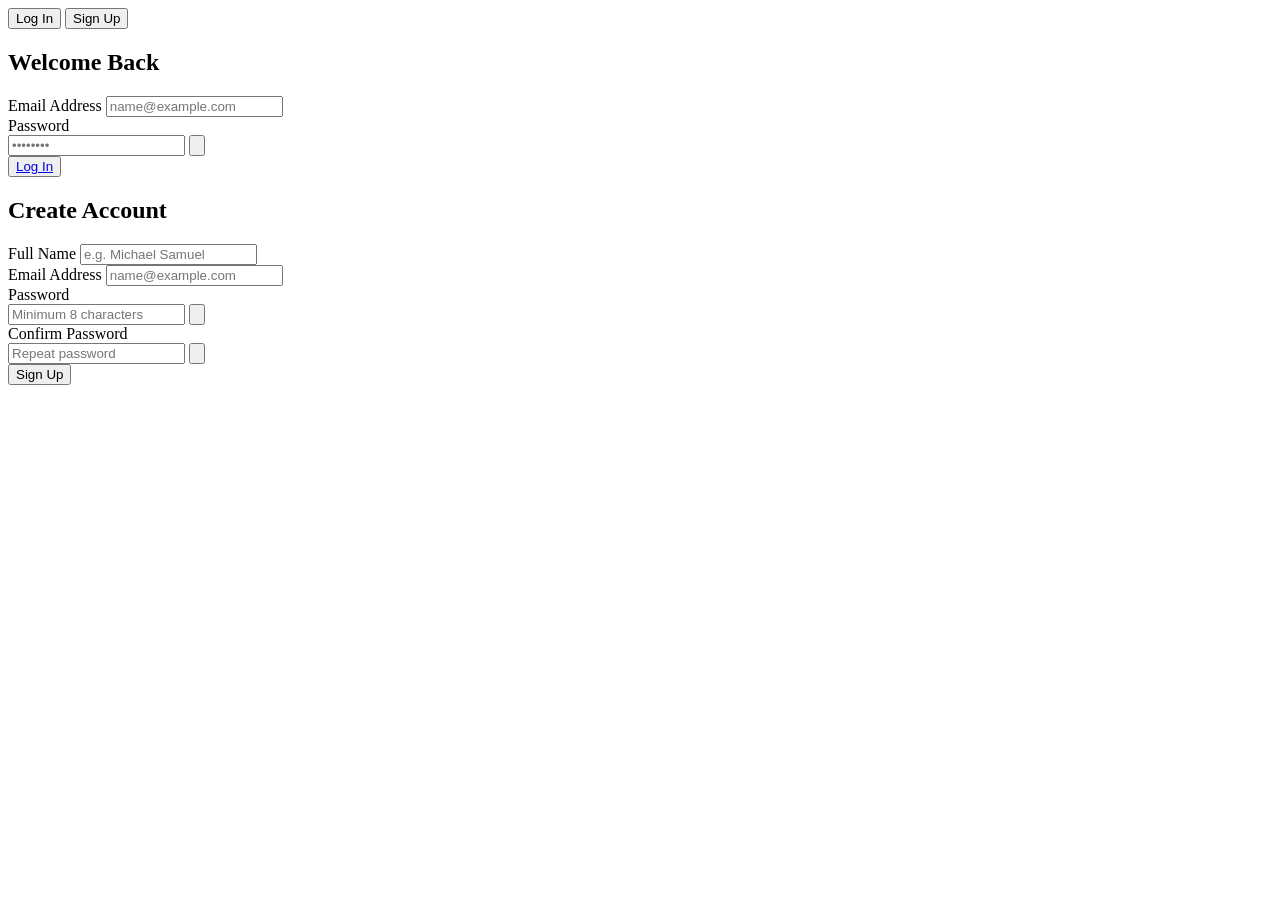
==== login.html @ b0a19665 "er" ====
<!DOCTYPE html>
<html lang="en">
<head>
  <meta charset="UTF-8">
  <meta name="viewport" content="width=device-width, initial-scale=1.0">
  <title>FinFlow</title>
  <link rel="preconnect" href="https://fonts.googleapis.com" />
  <link rel="preconnect" href="https://fonts.gstatic.com" crossorigin />
  <link rel="icon" type="image/svg+xml" href="images/finly main logo.svg" size="32 X 32">
  <link href="https://fonts.googleapis.com/css2?family=Plus Jakarta Sans:wght@400;500;600;700;800&display=swap" rel="stylesheet" />
  <link rel="stylesheet" href="login.css">
</head>
<body>

  <div class="auth-container">
    <div class="auth-tabs">
      <button id="tab-login" class="tab-btn active" onclick="switchForm('login')">Log In</button>
      <button id="tab-signup" class="tab-btn" onclick="switchForm('signup')">Sign Up</button>
    </div>

    <form id="login-form" class="auth-form active" novalidate>
      <h2>Welcome Back</h2>
      
      <div class="input-group">
        <label for="login-email">Email Address</label>
        <input type="email" id="login-email" placeholder="name@example.com">
        <span class="error-message" id="error-login-email"></span>
      </div>

      <div class="input-group">
        <label for="login-password">Password</label>
        <div class="password-wrapper">
          <input type="password" id="login-password" placeholder="••••••••">
          <button type="button" class="password-toggle" onclick="togglePasswordVisibility('login-password', this)" aria-label="Toggle password visibility">
            <svg class="eye-icon eye-open" viewBox="0 0 24 24" fill="none" stroke="currentColor" stroke-width="2"><path d="M1 12s4-8 11-8 11 8 11 8-4 8-11 8-11-8-11-8z"/><circle cx="12" cy="12" r="3"/></svg>
            <svg class="eye-icon eye-closed" viewBox="0 0 24 24" fill="none" stroke="currentColor" stroke-width="2" style="display:none;"><path d="M17.94 17.94A10.07 10.07 0 0 1 12 20c-7 0-11-8-11-8a18.45 18.45 0 0 1 5.06-5.94M9.9 4.24A9.12 9.12 0 0 1 12 4c7 0 11 8 11 8a18.5 18.5 0 0 1-2.16 3.19m-6.72-1.07a3 3 0 1 1-4.24-4.24"/><line x1="1" y1="1" x2="23" y2="23"/></svg>
          </button>
        </div>
        <span class="error-message" id="error-login-password"></span>
      </div>

      <button type="submit" class="auth-btn"><a href="../FinFlow/app-resources/app-dashboard.html" id="btn-name">Log In</a></button>
    </form>

    <form id="signup-form" class="auth-form" novalidate>
      <h2>Create Account</h2>

      <div class="input-group">
        <label for="signup-name">Full Name</label>
        <input type="text" id="signup-name" placeholder="e.g. Michael Samuel">
        <span class="error-message" id="error-signup-name"></span>
      </div>

      <div class="input-group">
        <label for="signup-email">Email Address</label>
        <input type="email" id="signup-email" placeholder="name@example.com">
        <span class="error-message" id="error-signup-email"></span>
      </div>

      <div class="input-group">
        <label for="signup-password">Password</label>
        <div class="password-wrapper">
          <input type="password" id="signup-password" placeholder="Minimum 8 characters">
          <button type="button" class="password-toggle" onclick="togglePasswordVisibility('signup-password', this)" aria-label="Toggle password visibility">
            <svg class="eye-icon eye-open" viewBox="0 0 24 24" fill="none" stroke="currentColor" stroke-width="2"><path d="M1 12s4-8 11-8 11 8 11 8-4 8-11 8-11-8-11-8z"/><circle cx="12" cy="12" r="3"/></svg>
            <svg class="eye-icon eye-closed" viewBox="0 0 24 24" fill="none" stroke="currentColor" stroke-width="2" style="display:none;"><path d="M17.94 17.94A10.07 10.07 0 0 1 12 20c-7 0-11-8-11-8a18.45 18.45 0 0 1 5.06-5.94M9.9 4.24A9.12 9.12 0 0 1 12 4c7 0 11 8 11 8a18.5 18.5 0 0 1-2.16 3.19m-6.72-1.07a3 3 0 1 1-4.24-4.24"/><line x1="1" y1="1" x2="23" y2="23"/></svg>
          </button>
        </div>
        <span class="error-message" id="error-signup-password"></span>
      </div>

      <div class="input-group">
        <label for="signup-confirm">Confirm Password</label>
        <div class="password-wrapper">
          <input type="password" id="signup-confirm" placeholder="Repeat password">
          <button type="button" class="password-toggle" onclick="togglePasswordVisibility('signup-confirm', this)" aria-label="Toggle password visibility">
            <svg class="eye-icon eye-open" viewBox="0 0 24 24" fill="none" stroke="currentColor" stroke-width="2"><path d="M1 12s4-8 11-8 11 8 11 8-4 8-11 8-11-8-11-8z"/><circle cx="12" cy="12" r="3"/></svg>
            <svg class="eye-icon eye-closed" viewBox="0 0 24 24" fill="none" stroke="currentColor" stroke-width="2" style="display:none;"><path d="M17.94 17.94A10.07 10.07 0 0 1 12 20c-7 0-11-8-11-8a18.45 18.45 0 0 1 5.06-5.94M9.9 4.24A9.12 9.12 0 0 1 12 4c7 0 11 8 11 8a18.5 18.5 0 0 1-2.16 3.19m-6.72-1.07a3 3 0 1 1-4.24-4.24"/><line x1="1" y1="1" x2="23" y2="23"/></svg>
          </button>
        </div>
        <span class="error-message" id="error-signup-confirm"></span>
      </div>

      <button type="submit" class="auth-btn">Sign Up</button>
    </form>
  </div>

  <script src="login.js"></script>
</body>
</html>
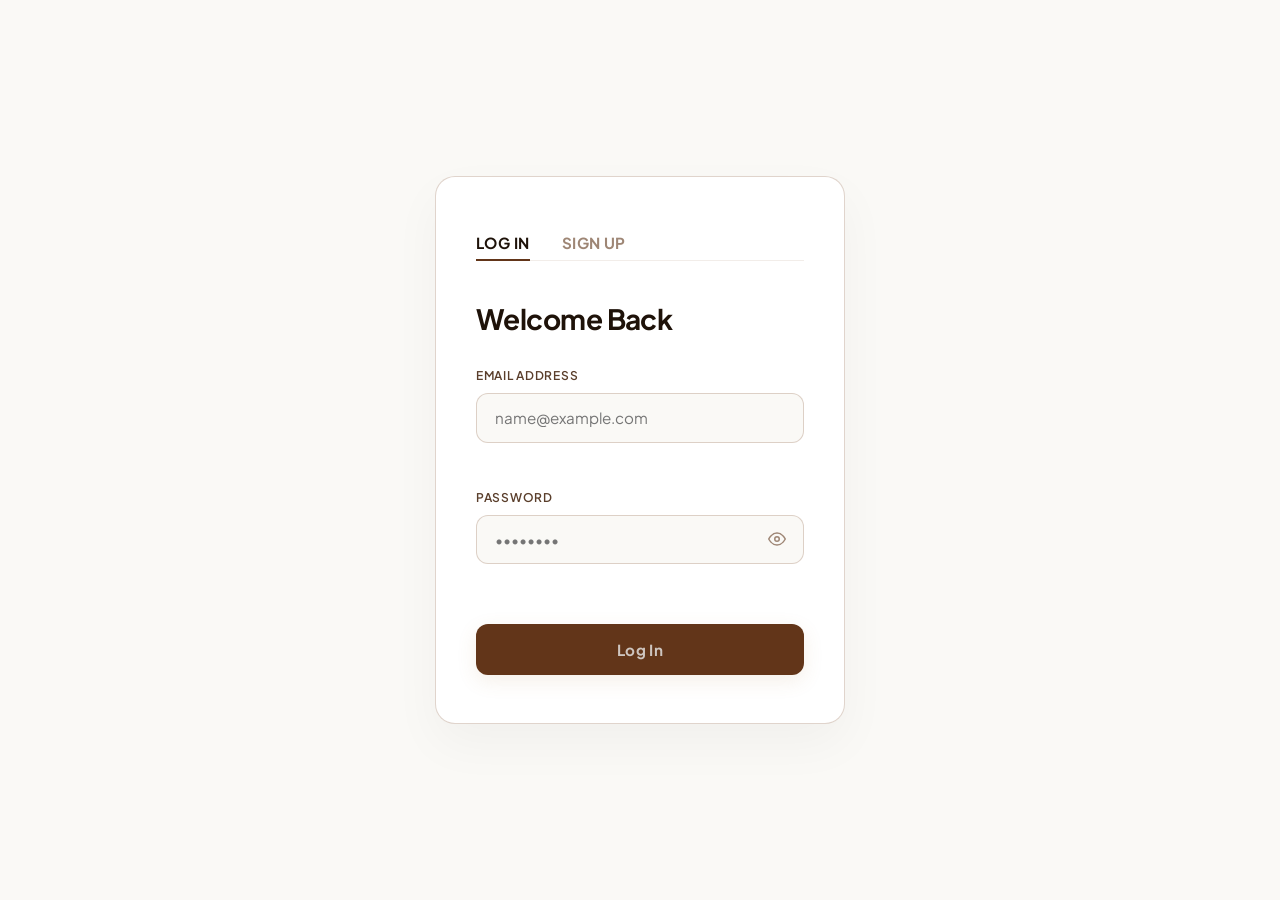
==== commit 4a49bf0a: "changed the product names and improved the code algorithm and arrangements and made it easier tou un" ====
--- a/login.html
+++ b/login.html
@@ -3,7 +3,7 @@
 <head>
   <meta charset="UTF-8">
   <meta name="viewport" content="width=device-width, initial-scale=1.0">
-  <title>FinFlow</title>
+  <title>MonieControl</title>
   <link rel="preconnect" href="https://fonts.googleapis.com" />
   <link rel="preconnect" href="https://fonts.gstatic.com" crossorigin />
   <link rel="icon" type="image/svg+xml" href="images/finly main logo.svg" size="32 X 32">
@@ -39,7 +39,7 @@
         <span class="error-message" id="error-login-password"></span>
       </div>
 
-      <button type="submit" class="auth-btn"><a href="../FinFlow/app-resources/app-dashboard.html" id="btn-name">Log In</a></button>
+      <button type="submit" class="auth-btn"><a href="../app-resources/app-dashboard.html" id="btn-name">Log In</a></button>
     </form>
 
     <form id="signup-form" class="auth-form" novalidate>
--- a/login.css
+++ b/login.css
@@ -0,0 +1,264 @@
+
+:root {
+  --mocha:          #A5856E;
+  --mocha-dark:     #8a6d59;
+  --mocha-light:    #c4a48f;
+  --gold:           #b07d3e;
+  --gold-bright:    #623519 ;
+  --gold-glow:      rgba(176, 125, 62, 0.12);
+
+  --bg:             #faf9f6;
+  --bg-card:        #ffffff;
+  --border:         rgba(165, 133, 110, 0.15);
+  --border-bright:  rgba(165, 133, 110, 0.35);
+
+  --text-primary:   #1e1209;
+  --text-secondary: #5a3e2b;
+  --text-muted:     #9e8675;
+
+  --error-color:    #d94141;
+  --error-bg:       rgba(217, 65, 65, 0.03);
+}
+
+[data-theme="dark"] {
+  --bg:             #120b05;
+  --bg-card:        #180e07;
+  --border:         rgba(165, 133, 110, 0.12);
+  --border-bright:  rgba(165, 133, 110, 0.28);
+
+  --text-primary:   #fcfaf7;
+  --text-secondary: #e3dcd5;
+  --text-muted:     #a89689;
+}
+
+* {
+  box-sizing: border-box;
+}
+
+body {
+  margin: 0;
+  padding: 1.5rem;
+  background-color: var(--bg);
+  color: var(--text-primary);
+  font-family: 'Plus Jakarta Sans', sans-serif;
+  display: flex;
+  justify-content: center;
+  align-items: center;
+  min-height: 100vh;
+  transition: background-color 0.3s, color 0.3s;
+}
+
+/* Classy Card Container Optimization */
+.auth-container {
+  background-color: var(--bg-card);
+  border: 1px solid var(--border-bright);
+  width: 100%;
+  max-width: 410px;
+  padding: 3rem 2.5rem;
+  border-radius: 20px;
+  box-shadow: 0 20px 50px rgba(30, 18, 9, 0.04);
+}
+
+/* Sleek Minimalist Tabs */
+.auth-tabs {
+  display: flex;
+  margin-bottom: 2.5rem;
+  border-bottom: 1px solid var(--border);
+  gap: 2rem;
+}
+
+.tab-btn {
+  background: none;
+  border: none;
+  padding: 0.5rem 0;
+  color: var(--text-muted);
+  font-family: 'Plus Jakarta Sans', sans-serif;
+  font-size: 0.95rem;
+  font-weight: 700;
+  letter-spacing: 0.03em;
+  text-transform: uppercase;
+  cursor: pointer;
+  position: relative;
+  transition: color 0.25s ease;
+}
+
+.tab-btn:hover {
+  color: var(--text-secondary);
+}
+
+.tab-btn.active {
+  color: var(--text-primary);
+}
+
+.tab-btn.active::after {
+  content: '';
+  position: absolute;
+  bottom: -1px;
+  left: 0;
+  width: 100%;
+  height: 2px;
+  background-color: var(--gold-bright);
+}
+
+.auth-form {
+  display: none;
+}
+
+.auth-form.active {
+  display: block;
+}
+
+.auth-form h2 {
+  font-family: 'Plus Jakarta Sans', sans-serif;
+  color: var(--text-primary);
+  margin-top: 0;
+  margin-bottom: 2rem;
+  font-size: 1.75rem;
+  font-weight: 700;
+  letter-spacing: -0.02em;
+}
+
+.input-group {
+  margin-bottom: 1.5rem;
+  display: flex;
+  flex-direction: column;
+}
+
+.input-group label {
+  color: var(--text-secondary);
+  font-size: 0.75rem;
+  font-weight: 600;
+  margin-bottom: 0.6rem;
+  text-transform: uppercase;
+  letter-spacing: 0.06em;
+}
+
+/* Password Wrapper and Inline Eye Button */
+.password-wrapper {
+  position: relative;
+  display: flex;
+  align-items: center;
+}
+
+.password-wrapper input {
+  width: 100%;
+  padding-right: 3rem !important;
+}
+
+.password-toggle {
+  position: absolute;
+  right: 12px;
+  background: none;
+  border: none;
+  color: var(--text-muted);
+  cursor: pointer;
+  padding: 6px;
+  display: flex;
+  align-items: center;
+  justify-content: center;
+  transition: color 0.2s ease;
+}
+
+.password-toggle:hover {
+  color: var(--text-secondary);
+}
+
+.eye-icon {
+  width: 18px;
+  height: 18px;
+}
+
+.input-group input {
+  background-color: var(--bg);
+  border: 1px solid var(--border-bright);
+  border-radius: 12px;
+  padding: 0.9rem 1.1rem;
+  color: var(--text-primary);
+  font-family: 'Plus Jakarta Sans', sans-serif;
+  font-size: 0.95rem;
+  outline: none;
+  transition: border-color 0.2s, box-shadow 0.2s;
+}
+
+.input-group input:focus {
+  border-color: var(--mocha);
+  box-shadow: 0 0 0 4px var(--gold-glow);
+}
+
+.input-group input.invalid {
+  border-color: var(--error-color);
+  background-color: var(--error-bg);
+}
+
+.error-message {
+  color: var(--error-color);
+  font-size: 0.75rem;
+  margin-top: 0.45rem;
+  min-height: 16px;
+  font-weight: 500;
+}
+
+.auth-btn {
+  width: 100%;
+  background-color: var(--gold-bright);
+  color: #ffffff;
+  font-family: 'Plus Jakarta Sans', sans-serif;
+  border: none;
+  border-radius: 12px;
+  padding: 1rem;
+  font-size: 0.95rem;
+  font-weight: 700;
+  letter-spacing: 0.02em;
+  cursor: pointer;
+  margin-top: 0.75rem;
+  box-shadow: 0 6px 20px var(--gold-glow);
+  transition: background-color 0.2s, transform 0.1s;
+}
+
+.auth-btn:hover {
+  background-color: var(--gold);
+}
+
+.auth-btn:active {
+  transform: scale(0.99);
+}
+
+button a {
+  color:#cec5bf;
+  text-decoration: none;
+
+}
+
+/* 
+   RESPONSIVENESS AND SCREEN SIZES  */
+
+@media (max-width: 480px) {
+  body { padding: 1rem; }
+  .auth-container { padding: 2.25rem 1.5rem; border-radius: 16px; }
+  .auth-form h2 { font-size: 1.5rem; margin-bottom: 1.5rem; }
+}
+
+@media (max-width: 340px) {
+  body { padding: 0.5rem; }
+  .auth-container { padding: 1.75rem 1rem; border-radius: 12px; }
+  .auth-tabs { gap: 1rem; margin-bottom: 1.75rem; }
+  .tab-btn { font-size: 0.85rem; }
+  .auth-form h2 { font-size: 1.25rem; margin-bottom: 1.25rem; }
+  .input-group { margin-bottom: 1.1rem; }
+  .input-group input { padding: 0.8rem 0.9rem; font-size: 0.9rem; border-radius: 10px; }
+  .password-toggle { right: 8px; }
+  .eye-icon { width: 16px; height: 16px; }
+  .auth-btn { padding: 0.85rem; font-size: 0.9rem; border-radius: 10px; }
+}
+
+/* Micro-Display Strategy Boundary Control (250px Layout Support) */
+@media (max-width: 270px) {
+  .auth-container { padding: 1.25rem 0.65rem; border-radius: 8px; }
+  .auth-tabs { gap: 0.6rem; margin-bottom: 1.25rem; }
+  .tab-btn { font-size: 0.78rem; letter-spacing: 0.01em; }
+  .auth-form h2 { font-size: 1.1rem; }
+  .input-group label { font-size: 0.7rem; margin-bottom: 0.4rem; }
+  .input-group input { padding: 0.7rem 0.75rem; font-size: 0.85rem; border-radius: 8px; }
+  .error-message { font-size: 0.7rem; min-height: 14px; }
+  .auth-btn { padding: 0.75rem; font-size: 0.85rem; border-radius: 8px; }
+}
